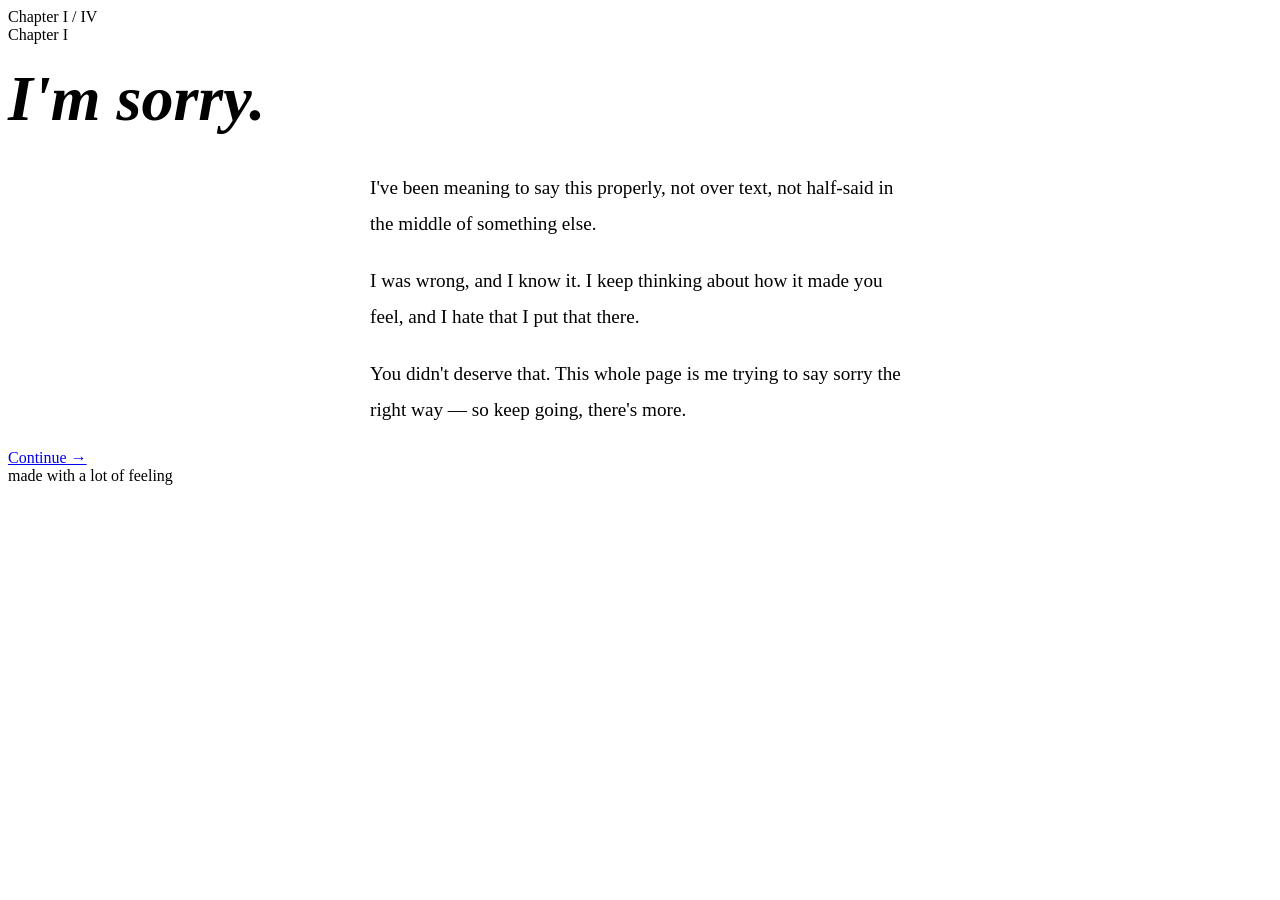
==== chapter1.html @ cd55b4bc "Create chapter1.html" ====
<!DOCTYPE html>
<html lang="en">
<head>
<meta charset="UTF-8">
<meta name="viewport" content="width=device-width, initial-scale=1.0">
<title>Chapter I — For Anshika</title>
<link rel="preconnect" href="https://fonts.googleapis.com">
<link rel="preconnect" href="https://fonts.gstatic.com" crossorigin>
<link href="https://fonts.googleapis.com/css2?family=Cormorant+Garamond:ital,wght@0,400;0,500;0,600;1,400;1,500&family=Jost:wght@300;400;500;600&display=swap" rel="stylesheet">
<link rel="stylesheet" href="style.css">
<style>
  #hero h1{
    font-size: clamp(2.4rem, 5.5vw, 4rem);
    font-style: italic;
    line-height: 1.15;
    margin: 18px 0 34px;
  }
  #hero .letter{
    font-family: var(--serif);
    font-size: 1.2rem;
    line-height: 1.9;
    color: var(--parchment);
    max-width: 540px;
    margin: 0 auto;
    text-align: left;
  }
  #hero .letter p{ margin-bottom: 20px; }
</style>
</head>
<body>

  <div id="particles"></div>
  <div class="chapter-tag">Chapter I / IV</div>

  <main>
    <section class="page" id="hero">
      <div class="eyebrow reveal">Chapter I</div>
      <h1 class="reveal">I'm sorry.</h1>
      <div class="letter">
        <!-- EDIT ME: replace each of these short paragraphs with your own words -->
        <p class="reveal">I've been meaning to say this properly, not over text, not half-said in the middle of something else.</p>
        <p class="reveal">I was wrong, and I know it. I keep thinking about how it made you feel, and I hate that I put that there.</p>
        <p class="reveal">You didn't deserve that. This whole page is me trying to say sorry the right way — so keep going, there's more.</p>
      </div>
      <a href="chapter2.html" class="nav-continue reveal">Continue →</a>
    </section>
  </main>

  <footer class="sitefooter">made with a lot of feeling</footer>

<script src="app.js"></script>
</body>
</html>
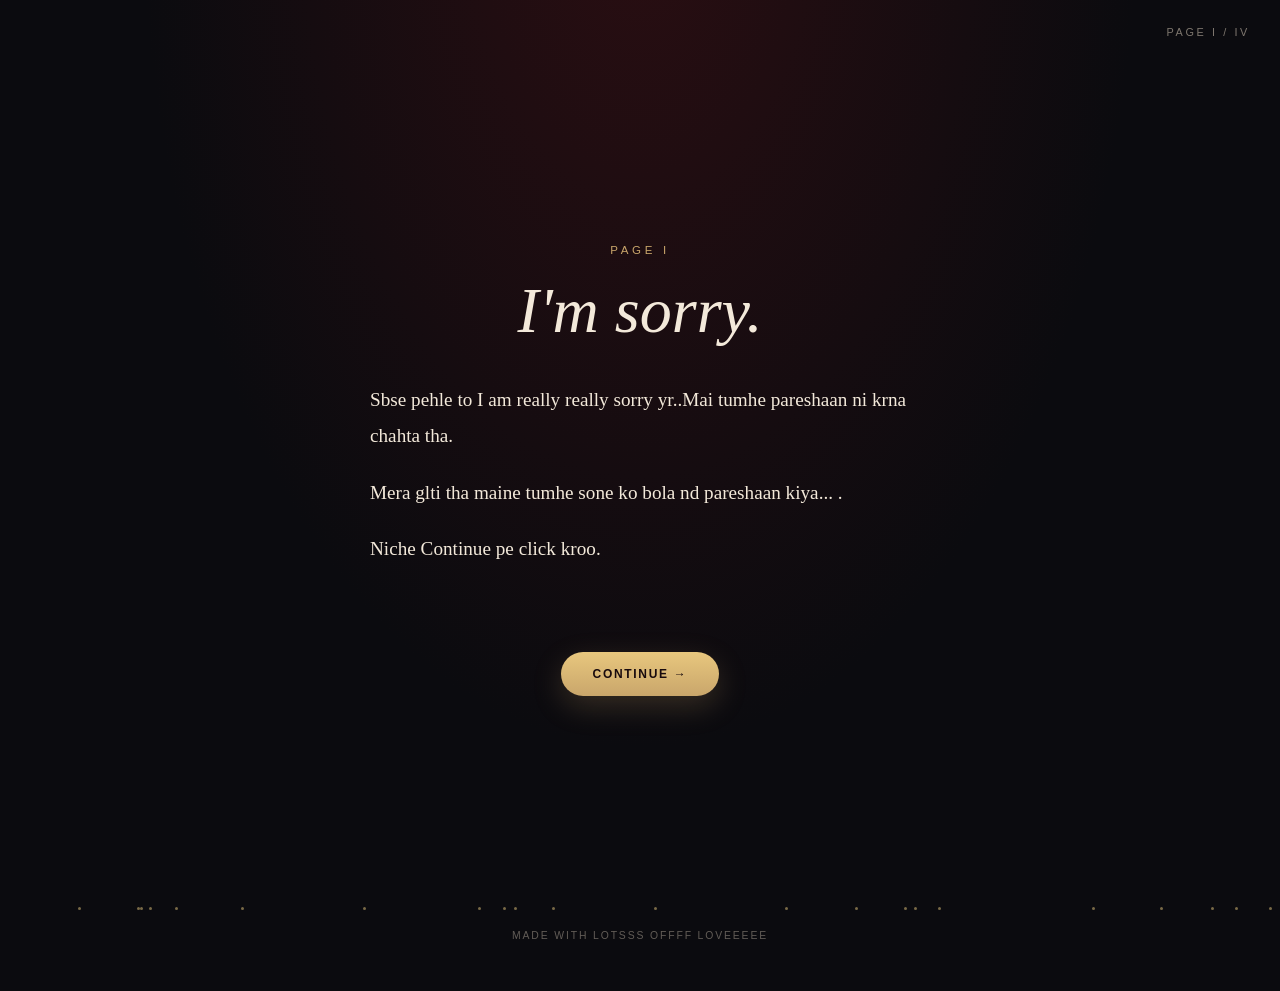
==== commit 886ce616: "Update chapter1.html" ====
--- a/chapter1.html
+++ b/chapter1.html
@@ -3,7 +3,7 @@
 <head>
 <meta charset="UTF-8">
 <meta name="viewport" content="width=device-width, initial-scale=1.0">
-<title>Chapter I — For Anshika</title>
+<title>Page I — For Anshika</title>
 <link rel="preconnect" href="https://fonts.googleapis.com">
 <link rel="preconnect" href="https://fonts.gstatic.com" crossorigin>
 <link href="https://fonts.googleapis.com/css2?family=Cormorant+Garamond:ital,wght@0,400;0,500;0,600;1,400;1,500&family=Jost:wght@300;400;500;600&display=swap" rel="stylesheet">
@@ -30,23 +30,23 @@
 <body>
 
   <div id="particles"></div>
-  <div class="chapter-tag">Chapter I / IV</div>
+  <div class="chapter-tag">PAGE I / IV</div>
 
   <main>
     <section class="page" id="hero">
-      <div class="eyebrow reveal">Chapter I</div>
+      <div class="eyebrow reveal">Page I</div>
       <h1 class="reveal">I'm sorry.</h1>
       <div class="letter">
-        <!-- EDIT ME: replace each of these short paragraphs with your own words -->
-        <p class="reveal">I've been meaning to say this properly, not over text, not half-said in the middle of something else.</p>
-        <p class="reveal">I was wrong, and I know it. I keep thinking about how it made you feel, and I hate that I put that there.</p>
-        <p class="reveal">You didn't deserve that. This whole page is me trying to say sorry the right way — so keep going, there's more.</p>
+        
+        <p class="reveal">Sbse pehle to I am really really sorry yr..Mai tumhe pareshaan ni krna chahta tha.</p>
+        <p class="reveal">Mera glti tha maine tumhe sone ko bola nd pareshaan kiya... .</p>
+        <p class="reveal">Niche Continue pe click kroo.</p>
       </div>
       <a href="chapter2.html" class="nav-continue reveal">Continue →</a>
     </section>
   </main>
 
-  <footer class="sitefooter">made with a lot of feeling</footer>
+  <footer class="sitefooter">made with lotsss offff loveeeee </footer>
 
 <script src="app.js"></script>
 </body>
--- a/style.css
+++ b/style.css
@@ -0,0 +1,158 @@
+/* ============================================================
+   TOKENS
+============================================================ */
+:root{
+  --ink:#0b0b0f;
+  --bordeaux:#2a0e12;
+  --bordeaux-deep:#180a0d;
+  --gold:#c9a66b;
+  --gold-bright:#e8c77e;
+  --rose:#8c5b5b;
+  --parchment:#f3e9da;
+  --parchment-dim:#cbbfae;
+  --serif: 'Cormorant Garamond', serif;
+  --sans: 'Jost', sans-serif;
+}
+
+*{ margin:0; padding:0; box-sizing:border-box; }
+
+html{ scroll-behavior:smooth; }
+
+body{
+  min-height:100vh;
+  background: radial-gradient(ellipse at 50% -10%, var(--bordeaux) 0%, var(--ink) 55%);
+  color: var(--parchment);
+  font-family: var(--sans);
+  overflow-x:hidden;
+  position:relative;
+  opacity: 0;
+  animation: page-in 0.9s ease forwards;
+}
+
+@keyframes page-in{ to{ opacity: 1; } }
+
+body.page-out{
+  animation: page-out 0.45s ease forwards;
+}
+@keyframes page-out{ to{ opacity: 0; } }
+
+::selection{ background: var(--gold); color: var(--ink); }
+a{ color: var(--gold-bright); }
+:focus-visible{ outline: 1.5px solid var(--gold-bright); outline-offset: 4px; }
+
+@media (prefers-reduced-motion: reduce){
+  *{ animation-duration: 0.001ms !important; animation-iteration-count: 1 !important; transition-duration: 0.001ms !important; scroll-behavior:auto !important; }
+}
+
+/* ============================================================
+   SHARED TEXT ELEMENTS
+============================================================ */
+.eyebrow{
+  font-family: var(--sans);
+  font-size: 0.72rem;
+  letter-spacing: 0.32em;
+  text-transform: uppercase;
+  color: var(--gold);
+  font-weight: 500;
+}
+
+.divider{
+  width: 64px;
+  height: 1px;
+  background: linear-gradient(90deg, transparent, var(--gold), transparent);
+  margin: 28px auto;
+}
+
+.chapter-tag{
+  position: fixed;
+  top: 26px; right: 30px;
+  font-size: 0.68rem;
+  letter-spacing: 0.24em;
+  text-transform: uppercase;
+  color: var(--parchment-dim);
+  opacity: 0.6;
+  z-index: 5;
+}
+
+h1, h2{ font-family: var(--serif); font-weight:500; }
+
+/* ============================================================
+   AMBIENT PARTICLES
+============================================================ */
+#particles{ position: fixed; inset:0; pointer-events:none; z-index:1; }
+.mote{
+  position:absolute; bottom:-10px;
+  width:3px; height:3px; border-radius:50%;
+  background: var(--gold-bright);
+  opacity:0.5;
+  animation: rise linear infinite;
+}
+@keyframes rise{
+  to{ transform: translateY(-110vh) translateX(var(--drift, 20px)); opacity:0; }
+}
+
+/* ============================================================
+   PAGE / CHAPTER LAYOUT
+============================================================ */
+main{ position:relative; z-index:2; }
+
+.page{
+  min-height:100vh;
+  display:flex; flex-direction:column; align-items:center; justify-content:center;
+  padding: 120px 24px 80px;
+  max-width: 860px;
+  margin: 0 auto;
+  text-align:center;
+}
+
+.reveal{ opacity:0; transform: translateY(24px); transition: opacity 0.9s ease, transform 0.9s ease; }
+.reveal.visible{ opacity:1; transform: translateY(0); }
+
+.chapter-head{ margin-bottom: 48px; }
+.chapter-head h2{ font-size: clamp(2rem, 4vw, 2.8rem); margin-top: 10px; }
+
+/* ============================================================
+   CONTINUE / NAV
+============================================================ */
+.nav-continue{
+  margin-top: 64px;
+  display:inline-flex; align-items:center; gap: 10px;
+  font-family: var(--sans);
+  letter-spacing: 0.14em;
+  text-transform: uppercase;
+  font-size: 0.75rem;
+  color: var(--bordeaux-deep);
+  background: linear-gradient(180deg, var(--gold-bright), var(--gold));
+  padding: 15px 32px;
+  border-radius: 30px;
+  text-decoration:none;
+  font-weight:600;
+  border:none;
+  cursor:pointer;
+  box-shadow: 0 10px 30px rgba(201,166,107,0.22);
+  transition: transform 0.25s ease;
+}
+.nav-continue:hover{ transform: translateY(-2px); }
+
+.nav-back{
+  margin-top: 20px;
+  display:inline-block;
+  font-size: 0.68rem;
+  letter-spacing: 0.2em;
+  text-transform: uppercase;
+  color: var(--parchment-dim);
+  text-decoration:none;
+  opacity:0.7;
+}
+.nav-back:hover{ opacity:1; }
+
+footer.sitefooter{
+  text-align:center; padding: 30px 24px 50px;
+  font-size: 0.65rem; letter-spacing: 0.18em; text-transform:uppercase;
+  color: var(--parchment-dim); opacity:0.45;
+  position:relative; z-index:2;
+}
+
+@media (max-width: 560px){
+  .page{ padding: 100px 20px 60px; }
+}
